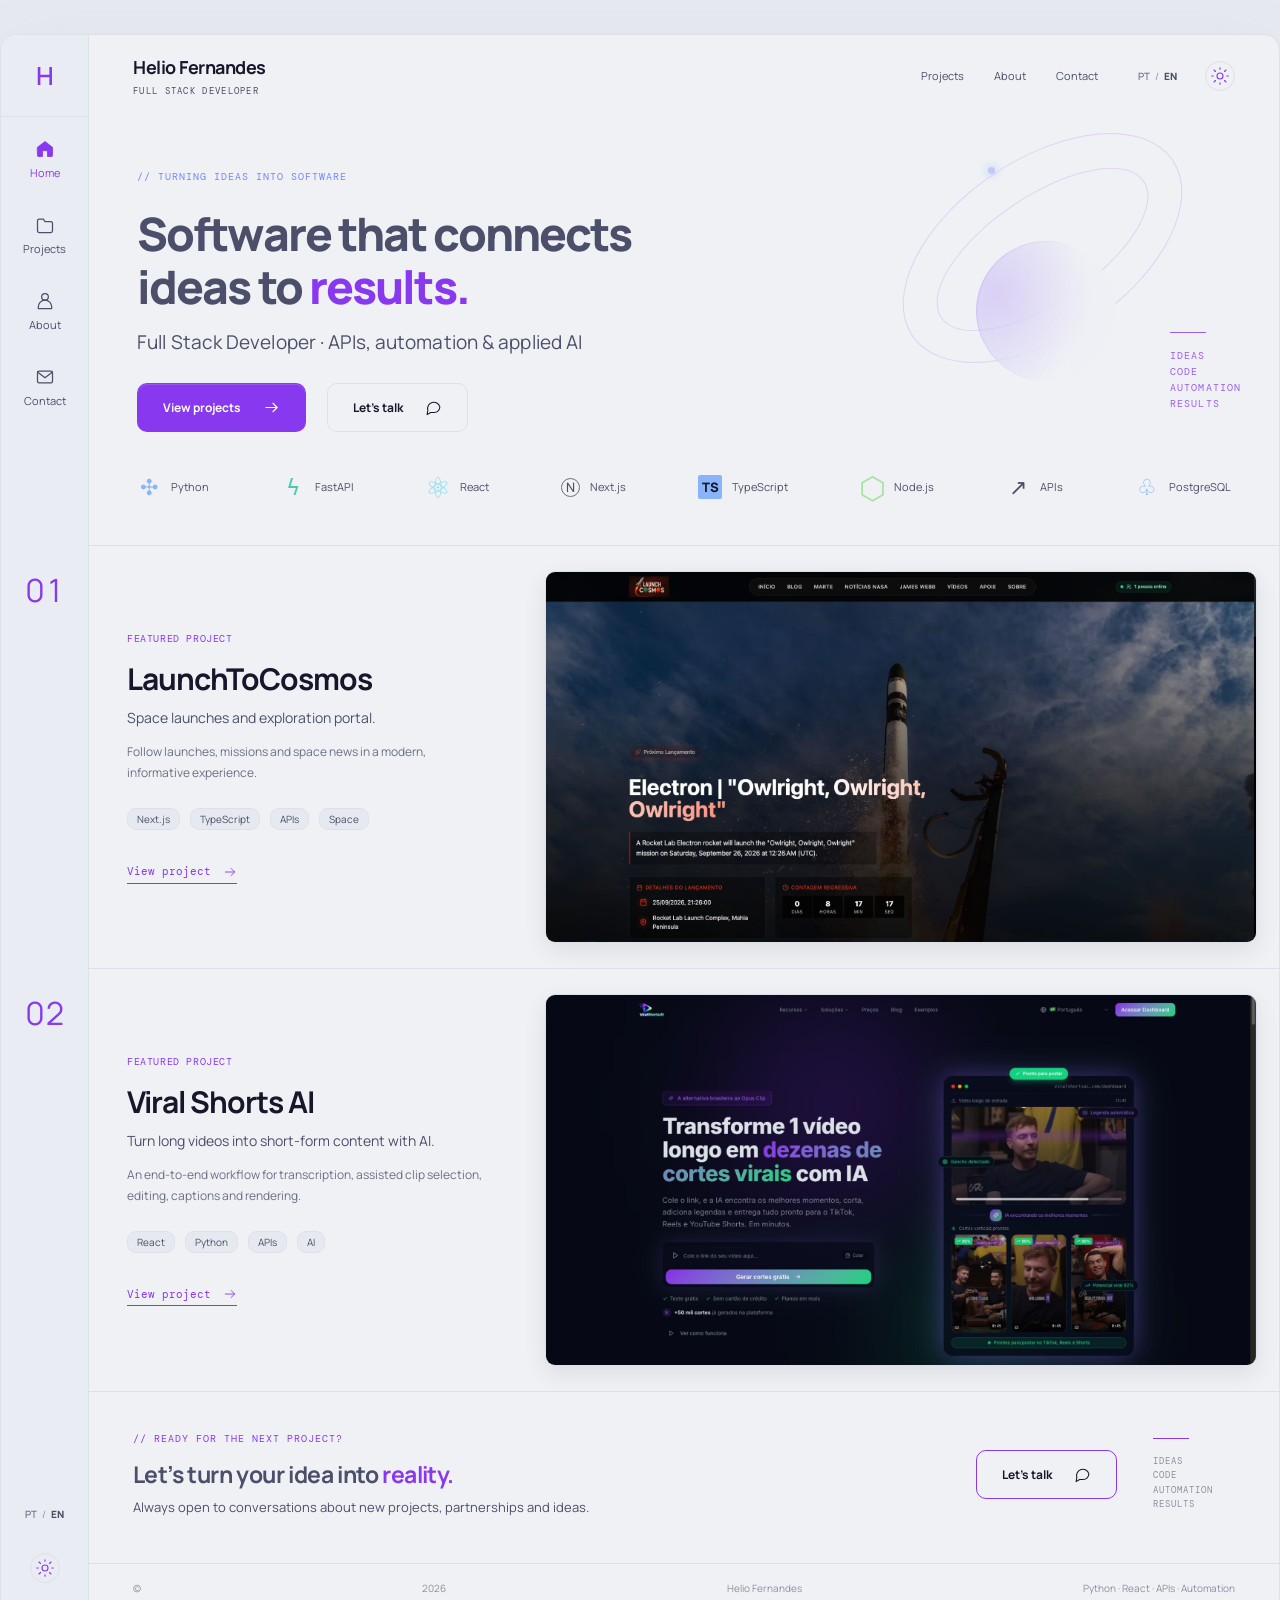
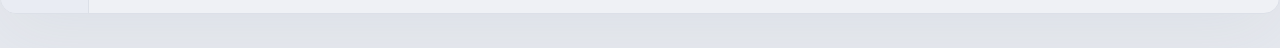
==== index.en.html @ e4494056 "Implement Studio portfolio with Catppuccin themes and bilingual content" ====
<!doctype html>
<html lang="en" data-theme="dark">
<head>
<meta charset="utf-8"/>
<meta name="viewport" content="width=device-width,initial-scale=1"/>
<meta name="color-scheme" content="dark light"/>
<title>Helio Fernandes — Full Stack Developer</title>
<meta name="description" content="Full Stack Developer · APIs, automation & applied AI. LaunchToCosmos · Viral Shorts AI."/>
<meta property="og:title" content="Helio Fernandes — Full Stack Developer"/>
<meta property="og:description" content="Full Stack Developer · APIs, automation & applied AI"/>
<meta property="og:type" content="website"/>
<link rel="canonical" href="https://helio2323.github.io/helio-reis-portfolio/index.en.html"/>
<link rel="alternate" hreflang="pt-BR" href="https://helio2323.github.io/helio-reis-portfolio/"/>
<link rel="alternate" hreflang="en" href="https://helio2323.github.io/helio-reis-portfolio/index.en.html"/>
<script>try{let theme=localStorage.getItem('portfolio-theme');document.documentElement.dataset.theme=theme||(matchMedia('(prefers-color-scheme: light)').matches?'light':'dark');let lang=localStorage.getItem('portfolio-language')||(navigator.language.toLowerCase().startsWith('pt')?'pt':'en');if(lang!=='en')location.replace((lang==='en'?'index.en.html':'./')+location.search+location.hash)}catch(e){}</script>
<link rel="preconnect" href="https://fonts.googleapis.com"/>
<link rel="preconnect" href="https://fonts.gstatic.com" crossorigin/>
<link href="https://fonts.googleapis.com/css2?family=DM+Mono:wght@400;500&family=Manrope:wght@400;500;600;700;800&display=swap" rel="stylesheet"/>
<link rel="stylesheet" href="styles.css"/>
<script src="studio.js" defer>
</script>
</head>
<body>
<a class="skip-link" href="#conteudo">Skip to content</a>
<div class="studio">
<aside class="rail" aria-label="Projects">
<a class="monogram" href="#inicio" aria-label="Helio Fernandes">H</a>
<nav>
<a href="#inicio" class="rail-link active">
<svg viewBox="0 0 24 24" fill="none" stroke="currentColor" stroke-width="1.5" stroke-linecap="round" stroke-linejoin="round" aria-hidden="true">
<path d="m3 10 9-7 9 7v10a1 1 0 0 1-1 1h-5v-7H9v7H4a1 1 0 0 1-1-1Z"/>
</svg>
<span>Home</span>
</a>
<a href="#projetos" class="rail-link ">
<svg viewBox="0 0 24 24" fill="none" stroke="currentColor" stroke-width="1.5" stroke-linecap="round" stroke-linejoin="round" aria-hidden="true">
<path d="M3 7a2 2 0 0 1 2-2h5l2 3h7a2 2 0 0 1 2 2v9a2 2 0 0 1-2 2H5a2 2 0 0 1-2-2Z"/>
</svg>
<span>Projects</span>
</a>
<a href="#sobre" class="rail-link ">
<svg viewBox="0 0 24 24" fill="none" stroke="currentColor" stroke-width="1.5" stroke-linecap="round" stroke-linejoin="round" aria-hidden="true">
<circle cx="12" cy="7" r="4"/>
<path d="M4 21v-2a8 8 0 0 1 16 0v2Z"/>
</svg>
<span>About</span>
</a>
<a href="#contato" class="rail-link ">
<svg viewBox="0 0 24 24" fill="none" stroke="currentColor" stroke-width="1.5" stroke-linecap="round" stroke-linejoin="round" aria-hidden="true">
<rect x="3" y="5" width="18" height="14" rx="2"/>
<path d="m3 6 9 7 9-7"/>
</svg>
<span>Contact</span>
</a>
</nav>
<div class="rail-bottom">
<div class="languages" aria-label="Language">
<a href="./" data-language="pt" >PT</a>
<span>/</span>
<a href="index.en.html" data-language="en" aria-current="page">EN</a>
</div>
<button class="theme-toggle" type="button" aria-label="Switch color theme" title="Switch color theme">
<span class="moon">
<svg viewBox="0 0 24 24" fill="none" stroke="currentColor" stroke-width="1.5" stroke-linecap="round" stroke-linejoin="round" aria-hidden="true">
<path d="M20.8 14A9 9 0 0 1 10 3.2 9 9 0 1 0 20.8 14Z"/>
</svg>
</span>
<span class="sun">
<svg viewBox="0 0 24 24" fill="none" stroke="currentColor" stroke-width="1.5" stroke-linecap="round" stroke-linejoin="round" aria-hidden="true">
<circle cx="12" cy="12" r="4"/>
<path d="M12 1v2m0 18v2M1 12h2m18 0h2M4 4l2 2m12 12 2 2M4 20l2-2M18 6l2-2"/>
</svg>
</span>
</button>
</div>
</aside>
<div class="canvas">
<header id="inicio">
<a class="identity" href="#inicio">
<strong>Helio Fernandes</strong>
<span>FULL STACK DEVELOPER</span>
</a>
<nav class="top-nav" aria-label="Menu">
<a href="#projetos">Projects</a>
<a href="#sobre">About</a>
<a href="#contato">Contact</a>
</nav>
<div class="header-tools">
<div class="languages" aria-label="Language">
<a href="./" data-language="pt" >PT</a>
<span>/</span>
<a href="index.en.html" data-language="en" aria-current="page">EN</a>
</div>
<button class="theme-toggle" type="button" aria-label="Switch color theme" title="Switch color theme">
<span class="moon">
<svg viewBox="0 0 24 24" fill="none" stroke="currentColor" stroke-width="1.5" stroke-linecap="round" stroke-linejoin="round" aria-hidden="true">
<path d="M20.8 14A9 9 0 0 1 10 3.2 9 9 0 1 0 20.8 14Z"/>
</svg>
</span>
<span class="sun">
<svg viewBox="0 0 24 24" fill="none" stroke="currentColor" stroke-width="1.5" stroke-linecap="round" stroke-linejoin="round" aria-hidden="true">
<circle cx="12" cy="12" r="4"/>
<path d="M12 1v2m0 18v2M1 12h2m18 0h2M4 4l2 2m12 12 2 2M4 20l2-2M18 6l2-2"/>
</svg>
</span>
</button>
</div>
</header>
<main id="conteudo">
<section class="hero" aria-labelledby="hero-title">
<div class="hero-copy">
<p class="eyebrow">// TURNING IDEAS INTO SOFTWARE</p>
<h1 id="hero-title">Software that connects<br>ideas to <span>results.</span>
</h1>
<p class="intro">Full Stack Developer · APIs, automation & applied AI</p>
<div class="actions">
<a class="button primary" href="#projetos">View projects<svg viewBox="0 0 24 24" fill="none" stroke="currentColor" stroke-width="1.5" stroke-linecap="round" stroke-linejoin="round" aria-hidden="true">
<path d="M4 12h16m-6-6 6 6-6 6"/>
</svg>
</a>
<a class="button secondary" href="mailto:helio_lima@outlook.com.br">Let’s talk<svg viewBox="0 0 24 24" fill="none" stroke="currentColor" stroke-width="1.5" stroke-linecap="round" stroke-linejoin="round" aria-hidden="true">
<path d="M21 11a8 8 0 0 1-8 8H8l-5 3 1-6a8 8 0 1 1 17-5Z"/>
</svg>
</a>
</div>
</div>
<div class="orbit-art" aria-hidden="true">
<div class="orbit orbit-one">
</div>
<div class="orbit orbit-two">
</div>
<div class="planet">
</div>
<i class="satellite">
</i>
<p class="orbit-words">IDEAS<br>CODE<br>AUTOMATION<br>RESULTS</p>
</div>
<div class="stack" aria-label="Technologies">
<span>
<b class="tech-icon python">✣</b>Python</span>
<span>
<b class="tech-icon fastapi">ϟ</b>FastAPI</span>
<span>
<b class="tech-icon react">⚛</b>React</span>
<span>
<b class="tech-icon next">N</b>Next.js</span>
<span>
<b class="tech-icon typescript">TS</b>TypeScript</span>
<span>
<b class="tech-icon node">⬡</b>Node.js</span>
<span>
<b class="tech-icon api">↗</b>APIs</span>
<span>
<b class="tech-icon postgres">♧</b>PostgreSQL</span>
</div>
</section>
<section id="projetos" aria-label="Projects">
<article class="project-row">
<div class="project-number" aria-hidden="true">01</div>
<div class="project-copy">
<p class="eyebrow">FEATURED PROJECT</p>
<h2>LaunchToCosmos</h2>
<p class="project-subtitle">Space launches and exploration portal.</p>
<p class="project-description">Follow launches, missions and space news in a modern, informative experience.</p>
<ul class="tags">
<li>Next.js</li>
<li>TypeScript</li>
<li>APIs</li>
<li>Space</li>
</ul>
<a class="project-link" href="https://launchtocosmos.com.br" target="_blank" rel="noopener noreferrer">View project <svg viewBox="0 0 24 24" fill="none" stroke="currentColor" stroke-width="1.5" stroke-linecap="round" stroke-linejoin="round" aria-hidden="true">
<path d="M4 12h16m-6-6 6 6-6 6"/>
</svg>
</a>
</div>
<a class="project-preview" href="https://launchtocosmos.com.br" target="_blank" rel="noopener noreferrer" aria-label="View project: LaunchToCosmos">
<img src="assets/preview-launchtocosmos.png" alt="LaunchToCosmos — Space launches and exploration portal." width="1920" height="1195" loading="lazy"/>
</a>
</article>
<article class="project-row">
<div class="project-number" aria-hidden="true">02</div>
<div class="project-copy">
<p class="eyebrow">FEATURED PROJECT</p>
<h2>Viral Shorts AI</h2>
<p class="project-subtitle">Turn long videos into short-form content with AI.</p>
<p class="project-description">An end-to-end workflow for transcription, assisted clip selection, editing, captions and rendering.</p>
<ul class="tags">
<li>React</li>
<li>Python</li>
<li>APIs</li>
<li>AI</li>
</ul>
<a class="project-link" href="https://viralshortsai.com.br" target="_blank" rel="noopener noreferrer">View project <svg viewBox="0 0 24 24" fill="none" stroke="currentColor" stroke-width="1.5" stroke-linecap="round" stroke-linejoin="round" aria-hidden="true">
<path d="M4 12h16m-6-6 6 6-6 6"/>
</svg>
</a>
</div>
<a class="project-preview" href="https://viralshortsai.com.br" target="_blank" rel="noopener noreferrer" aria-label="View project: Viral Shorts AI">
<img src="assets/preview-viralshorts.png" alt="Viral Shorts AI — Turn long videos into short-form content with AI." width="1920" height="1195" loading="lazy"/>
</a>
</article>
</section>
<section class="contact-section" id="contato">
<div>
<p class="eyebrow">// READY FOR THE NEXT PROJECT?</p>
<h2>Let’s turn your idea into <span>reality.</span>
</h2>
<p>Always open to conversations about new projects, partnerships and ideas.</p>
</div>
<a class="button secondary" href="mailto:helio_lima@outlook.com.br">Let’s talk<svg viewBox="0 0 24 24" fill="none" stroke="currentColor" stroke-width="1.5" stroke-linecap="round" stroke-linejoin="round" aria-hidden="true">
<path d="M21 11a8 8 0 0 1-8 8H8l-5 3 1-6a8 8 0 1 1 17-5Z"/>
</svg>
</a>
<p class="contact-words" aria-hidden="true">IDEAS<br>CODE<br>AUTOMATION<br>RESULTS</p>
</section>
<section class="about-section" id="sobre">
<p class="eyebrow">// ABOUT</p>
<h2>From a business need to working software.</h2>
<p>Full Stack Developer at HR Solutions since 2019, building web applications, internal systems, dashboards and integrations. My main projects are LaunchToCosmos and Viral Shorts AI.</p>
<p>Degree in Internet Systems · Estácio · 2024</p>
<div class="about-links">
<a href="https://github.com/helio2323" target="_blank" rel="noopener noreferrer">GitHub ↗</a>
<a href="https://www.linkedin.com/in/helio-fernandes-9861aa298/" target="_blank" rel="noopener noreferrer">LinkedIn ↗</a>
<a href="mailto:helio_lima@outlook.com.br">E-mail ↗</a>
</div>
</section>
</main>
<footer>© <span id="year">2026</span> Helio Fernandes <span>Python · React · APIs · Automation</span>
</footer>
</div>
</div>
</body>
</html>
---- styles.css ----
:root{color-scheme:dark;--base:#1e1e2e;--mantle:#181825;--panel:#20202f;--rail:#252535;--text:#cdd6f4;--heading:#eef0fc;--muted:#a6adc8;--subtle:#7f849c;--line:#313244;--accent:#cba6f7;--accent-strong:#9874f5;--button-text:#fff;--tag:#262637;--shadow:0 20px 70px #11111b38}
html[data-theme=light]{color-scheme:light;--base:#eff1f5;--mantle:#e6e9ef;--panel:#eff1f5;--rail:#e9ecf3;--text:#4c4f69;--heading:#17172c;--muted:#6c6f85;--subtle:#8c8fa1;--line:#dce0e8;--accent:#8839ef;--accent-strong:#8839ef;--button-text:#fff;--tag:#e6e9ef;--shadow:0 20px 70px #9ca0b01c}
*{box-sizing:border-box}
html{scroll-behavior:smooth;scroll-padding-top:30px}
body{margin:0;background:var(--mantle);color:var(--text);font-family:Manrope,Arial,sans-serif;font-size:14px;line-height:1.65;-webkit-font-smoothing:antialiased}
a{color:inherit;text-decoration:none}
button{font:inherit}
svg{width:20px;height:20px;flex-shrink:0}
a,button{-webkit-tap-highlight-color:transparent}
a:focus-visible,button:focus-visible{outline:2px solid var(--accent);outline-offset:5px}
a:hover{color:var(--accent)}
.studio{max-width:1420px;margin:34px auto;display:grid;grid-template-columns:88px minmax(0,1fr);border:1px solid var(--line);border-radius:16px;overflow:clip;background:var(--base);box-shadow:var(--shadow)}
.rail{background:var(--rail);border-right:1px solid var(--line);display:flex;flex-direction:column;align-items:center;position:relative}
.monogram{height:82px;width:100%;display:grid;place-items:center;font-size:25px;font-weight:600;color:var(--accent);border-bottom:1px solid var(--line)}
.rail nav{width:100%;position:sticky;top:20px;padding:16px 0;display:grid;gap:21px}
.rail-link{display:flex;flex-direction:column;align-items:center;gap:5px;font-size:11px;padding:6px 0}
.rail-link.active{color:var(--accent)}
.rail-link.active svg{fill:var(--accent);stroke-width:1}
.rail-bottom{margin-top:auto;padding:30px 0;display:grid;justify-items:center;gap:30px}
.languages{display:flex;align-items:center;gap:5px;font-size:10px;white-space:nowrap}
.languages [aria-current]{font-weight:800}
.languages span{color:var(--subtle)}
.theme-toggle{border:1px solid var(--line);background:transparent;color:var(--accent);width:30px;height:30px;border-radius:50%;display:grid;place-items:center;cursor:pointer;padding:5px}
.theme-toggle svg{width:18px;height:18px}
.sun{display:none}
html[data-theme=light] .sun{display:flex}
html[data-theme=light] .moon{display:none}
.moon{display:flex}
.canvas{min-width:0}
header{height:82px;display:flex;align-items:center;padding:0 44px;gap:40px}
.identity{line-height:1.4}
.identity strong{display:block;font-size:18px;letter-spacing:-.5px;color:var(--heading)}
.identity>span{font-family:'DM Mono',monospace;display:block;font-size:9px;letter-spacing:1.3px;margin-top:5px}
.top-nav{margin-left:auto;display:flex;gap:30px;font-size:11px}
.header-tools{display:flex;gap:28px;align-items:center}
.hero{position:relative;padding:52px 48px 46px;isolation:isolate}
.hero-copy{position:relative;z-index:2}
.eyebrow{font-family:'DM Mono',monospace;font-size:10px;font-weight:400;letter-spacing:1px;line-height:1.5;color:var(--accent);margin:0 0 24px}
.hero .eyebrow{color:#89b4fa}
html[data-theme=light] .hero .eyebrow{color:#7287fd}
h1{font-size:clamp(35px,3.6vw,58px);line-height:1.14;letter-spacing:-1.9px;font-weight:800;margin:0 0 14px;max-width:780px}
h1 span,.contact-section h2 span{color:var(--accent)}
.intro{font-size:19px;margin:0 0 25px;letter-spacing:.1px}
.actions{display:flex;gap:21px}
.button{display:inline-flex;align-items:center;justify-content:center;gap:22px;min-height:49px;padding:12px 25px;border:1px solid var(--line);border-radius:10px;font-size:12px;font-weight:700;transition:background .15s,transform .15s}
.button svg{width:17px;height:17px}
.button:hover{transform:translateY(-2px)}
.primary{color:var(--button-text);background:var(--accent-strong);border-color:transparent;box-shadow:inset 0 1px 0 #ffffff24}
.primary:hover{color:white;filter:brightness(1.08)}
.secondary{color:var(--heading);background:transparent}
.secondary:hover{border-color:var(--accent)}
.stack{display:flex;justify-content:space-between;align-items:center;gap:18px;margin-top:43px;position:relative;z-index:2}
.stack>span{display:flex;align-items:center;gap:10px;white-space:nowrap;font-size:11px}
.tech-icon{font-size:22px;line-height:1;font-weight:500;color:#89b4fa;display:inline-flex;align-items:center;justify-content:center;width:24px;height:24px}
.fastapi{color:#4ac6b3}
.react{color:#89dceb;font-size:29px}
.next{color:var(--text);border:1px solid var(--muted);border-radius:50%;font-size:13px;width:19px;height:19px}
.typescript{background:#89b4fa;color:#181825;font-size:13px;font-weight:800;border-radius:2px}
.node{color:#a6e3a1;font-size:31px}
.api{color:var(--text)}
.orbit-art{position:absolute;right:38px;top:20px;width:360px;height:300px;z-index:0;opacity:.8;pointer-events:none}
.orbit{position:absolute;border:1px solid #b4befe75;transform:rotate(-34deg);border-radius:50%}
.orbit-one{width:315px;height:178px;top:22px;left:4px}
.orbit-two{width:245px;height:107px;top:59px;left:39px}
.planet{position:absolute;top:104px;left:95px;width:140px;height:140px;border-radius:50%;background:radial-gradient(circle at 26% 24%,#b4befe69,transparent 48%),linear-gradient(125deg,#b4befe34 5%,#1e1e2e 55%);box-shadow:inset 1px 1px 0 #b4befe99,inset 7px 7px 20px #b4befe12;transform:rotate(-28deg)}
.satellite{position:absolute;width:7px;height:7px;background:#b4befe;border-radius:50%;left:107px;top:30px;box-shadow:0 0 10px #89b4fa}
.orbit-words{position:absolute;right:0;bottom:15px;font:10px/1.6 'DM Mono',monospace;letter-spacing:1.1px;color:var(--accent)}
.orbit-words:before,.contact-words:before{content:'';display:block;width:36px;height:1px;background:var(--accent);margin-bottom:15px}
html[data-theme=light] .planet{background:radial-gradient(circle at 25% 24%,#8839ef30,transparent 65%),linear-gradient(125deg,#b4befe40,#eff1f5 65%);box-shadow:inset 1px 1px 0 #8839ef24}
html[data-theme=light] .orbit{border-color:#8839ef35}
.project-row{position:relative;display:grid;grid-template-columns:37% 63%;gap:0;padding:25px 22px 25px 38px;border-top:1px solid var(--line);align-items:center}
.project-number{position:absolute;left:-88px;width:88px;text-align:center;top:20px;font-size:32px;font-weight:400;color:var(--subtle);line-height:1.5;font-variant-numeric:tabular-nums}
html[data-theme=light] .project-number{color:var(--accent)}
.project-copy{padding-right:28px}
.project-copy .eyebrow{font-size:10px;margin-bottom:14px;letter-spacing:.6px}
.project-copy h2{font-size:30px;line-height:1.25;color:var(--heading);letter-spacing:-1px;margin:0 0 9px}
.project-subtitle{font-size:14px;margin:0 0 12px}
.project-description{font-size:12px;color:var(--muted);line-height:1.75;margin:0 0 25px;max-width:360px}
.tags{list-style:none;display:flex;gap:10px;flex-wrap:wrap;padding:0;margin:0 0 28px}
.tags li{font-size:10px;border:1px solid var(--line);background:var(--tag);padding:2px 9px;border-radius:9px;line-height:1.6}
.project-link{display:inline-flex;align-items:center;gap:12px;font-family:'DM Mono',monospace;font-size:11px;color:var(--accent);border-bottom:1px solid var(--accent);padding-bottom:2px}
.project-link svg{width:14px;height:14px}
.project-preview{display:block;border:1px solid var(--line);border-radius:10px;overflow:hidden;background:var(--mantle);box-shadow:0 8px 25px #11111b15}
.project-preview img{display:block;width:100%;height:auto;aspect-ratio:1.92;object-fit:cover;object-position:top;transition:transform .4s}
.project-preview:hover img{transform:scale(1.025)}
.contact-section{border-top:1px solid var(--line);padding:39px 44px 45px;display:grid;grid-template-columns:1fr auto 82px;gap:36px;align-items:center}
.contact-section .eyebrow{margin-bottom:12px}
.contact-section h2{font-size:23px;letter-spacing:-.6px;line-height:1.4;margin:0 0 7px}
.contact-section p:not(.eyebrow):not(.contact-words){font-size:13px;margin:0}
.contact-section .button{border-color:var(--accent)}
.contact-words{font:9px/1.6 'DM Mono',monospace;letter-spacing:1px;color:var(--subtle);margin:0}
.about-section{border-top:1px solid var(--line);padding:40px 44px;display:none}
.about-section:target{display:block}
.about-section h2{font-size:26px;margin:0 0 14px;color:var(--heading)}
.about-section>p:not(.eyebrow){max-width:800px;color:var(--muted)}
.about-links{display:flex;gap:30px;color:var(--accent);font-size:13px}
footer{padding:16px 44px;display:flex;justify-content:space-between;border-top:1px solid var(--line);color:var(--subtle);font-size:10px}
.skip-link{position:fixed;left:20px;top:-100px;background:var(--accent);color:var(--mantle);z-index:100;padding:10px}
.skip-link:focus{top:10px}

@media(min-width:1500px){.hero{padding-top:62px;padding-bottom:55px}
.project-row{min-height:350px}
.orbit-art{right:55px;top:35px}
.hero h1{font-size:58px}
}
@media(max-width:1150px){.studio{margin:20px;grid-template-columns:72px minmax(0,1fr)}
header{padding:0 30px;gap:24px}
.hero{padding:45px 30px 35px}
.intro{font-size:16px}
.orbit-art{right:10px;opacity:.55;transform:scale(.8);transform-origin:top right}
.stack{gap:14px;flex-wrap:wrap;justify-content:flex-start}
.stack>span{font-size:10px}
.project-copy h2{font-size:25px}
.project-number{left:-72px;width:72px;font-size:28px}
.project-row{padding-left:30px}
.contact-section{padding:35px 30px;grid-template-columns:1fr auto;gap:25px}
.contact-words{display:none}
.contact-section h2{font-size:20px}
.top-nav{gap:20px}
}
@media(max-width:800px){.studio{margin:12px;grid-template-columns:64px minmax(0,1fr);border-radius:12px}
header{padding:0 24px;height:80px}
.identity strong{font-size:16px}
.identity>span{font-size:8px}
.top-nav{display:none}
.header-tools{margin-left:auto;gap:16px}
.hero{padding:35px 24px 30px}
.hero .eyebrow{font-size:8px}
.hero h1{font-size:38px;letter-spacing:-1.3px}
.intro{font-size:14px;max-width:330px}
.orbit-art{opacity:.25;top:0;right:0}
.button{padding:11px 17px;gap:12px;font-size:11px;min-height:44px}
.actions{gap:12px}
.stack{margin-top:33px;gap:19px}
.project-row{grid-template-columns:1fr;padding:26px 24px;gap:24px}
.project-number{left:-64px;width:64px;font-size:25px}
.project-copy{padding-right:0}
.project-copy h2{font-size:28px}
.project-description{max-width:100%;margin-bottom:16px}
.tags{margin-bottom:20px}
.project-preview img{aspect-ratio:1.8}
.contact-section{grid-template-columns:1fr;padding:30px 24px;gap:20px}
.contact-section .button{justify-self:start}
.contact-section h2{font-size:22px}
.about-section{padding:30px 24px}
footer{padding:15px 24px}
footer>span:last-child{display:none}
.rail nav{gap:18px}
.rail-link{font-size:9px}
.rail-bottom{padding-bottom:25px}
.monogram{height:80px;font-size:22px}
}
@media(max-width:480px){.studio{margin:0;border:0;border-radius:0;grid-template-columns:52px minmax(0,1fr);min-height:100vh}
.hero{padding:28px 18px}
.hero h1{font-size:30px;letter-spacing:-1px}
.hero .eyebrow{font-size:7px;letter-spacing:.6px}
.intro{font-size:12px}
.actions{flex-wrap:wrap}
.button{font-size:10px;gap:10px;padding:10px 13px}
.stack{gap:17px 12px}
.stack>span{gap:6px;font-size:9px}
.tech-icon{width:19px;height:19px;font-size:19px}
.typescript{font-size:10px}
.next{font-size:11px}
header{padding:0 18px;gap:10px}
.identity strong{font-size:14px}
.identity>span{font-size:6px;letter-spacing:1px}
.header-tools>.languages{display:none}
.project-row{padding:25px 18px}
.project-number{left:-52px;width:52px;font-size:22px}
.project-copy h2{font-size:25px}
.project-subtitle{font-size:12px}
.project-description{font-size:11px}
.rail-link{font-size:8px}
.rail-link svg{width:17px;height:17px}
.contact-section,.about-section{padding:28px 18px}
.contact-section h2{font-size:20px}
.contact-section p:not(.eyebrow):not(.contact-words){font-size:11px}
.tags{gap:7px}
.tags li{font-size:9px}
.orbit-art{right:-40px;transform:scale(.6)}
}
@media(prefers-reduced-motion:reduce){html{scroll-behavior:auto}
*,*:before,*:after{transition:none!important}
}
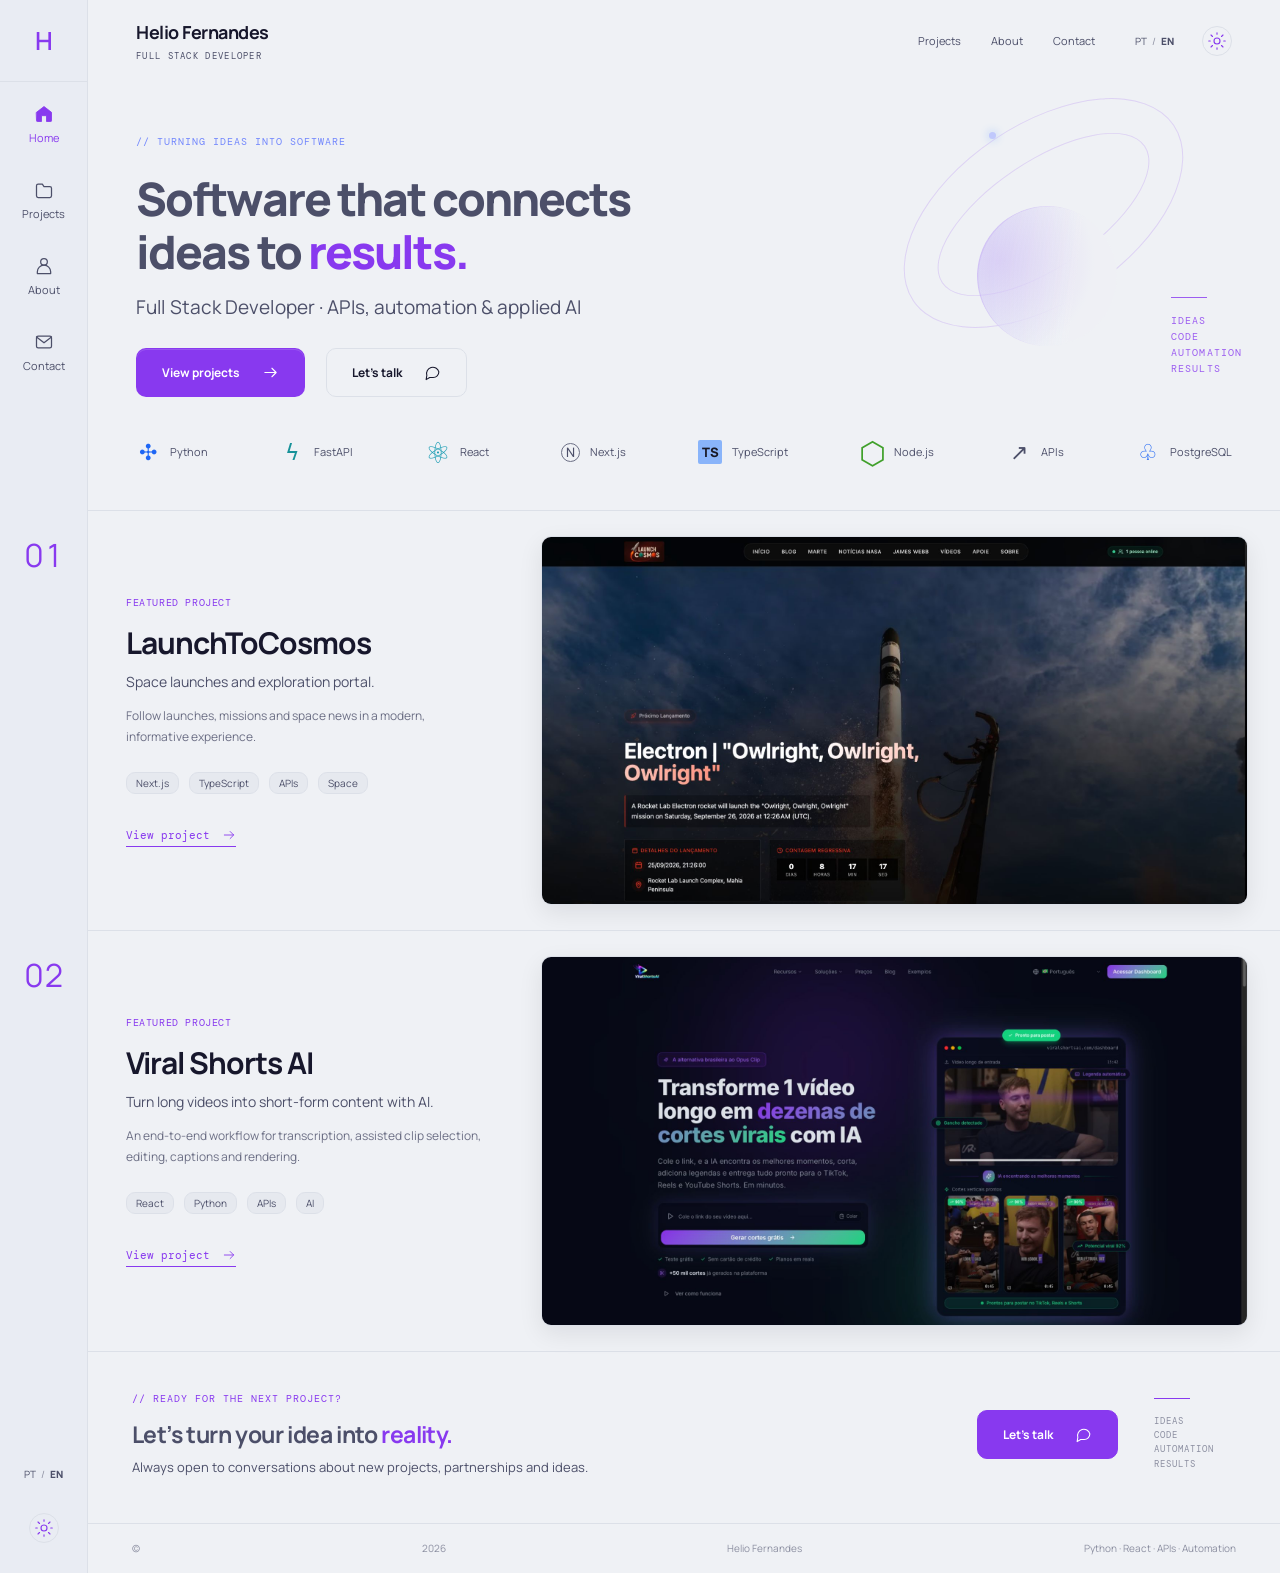
==== commit 81ec60a6: "Refresh stylesheet URL so viewport layout bypasses stale browser cache" ====
--- a/index.en.html
+++ b/index.en.html
@@ -16,7 +16,7 @@
 <link rel="preconnect" href="https://fonts.googleapis.com"/>
 <link rel="preconnect" href="https://fonts.gstatic.com" crossorigin/>
 <link href="https://fonts.googleapis.com/css2?family=DM+Mono:wght@400;500&family=Manrope:wght@400;500;600;700;800&display=swap" rel="stylesheet"/>
-<link rel="stylesheet" href="styles.css"/>
+<link rel="stylesheet" href="styles.css?v=20261015-fullwidth-2"/>
 <script src="studio.js" defer>
 </script>
 </head>
--- a/styles.css
+++ b/styles.css
@@ -184,3 +184,19 @@
 *,*:before,*:after{transition:none!important}
 }
 
+html[data-theme=light] .contact-section .button{background:var(--accent);color:#fff;border-color:var(--accent)}
+html[data-theme=light] .tech-icon.python,html[data-theme=light] .tech-icon.postgres{color:#1e66f5}
+html[data-theme=light] .tech-icon.fastapi{color:#179299}
+html[data-theme=light] .tech-icon.react{color:#209fb5}
+html[data-theme=light] .tech-icon.node{color:#40a02b}
+
+/* The Studio is the page itself, rather than a framed page inside a page. */
+body{background:var(--base)}
+.studio{width:100%;max-width:none;margin:0;min-height:100vh;border:0;border-radius:0;box-shadow:none}
+.canvas{width:100%}
+@media(min-width:1151px){
+  header{padding-inline:48px}
+  .hero{padding-inline:48px}
+  .project-row{grid-template-columns:minmax(320px,37%) minmax(0,63%);padding-right:32px}
+  .project-preview img{max-height:470px;object-fit:cover}
+}
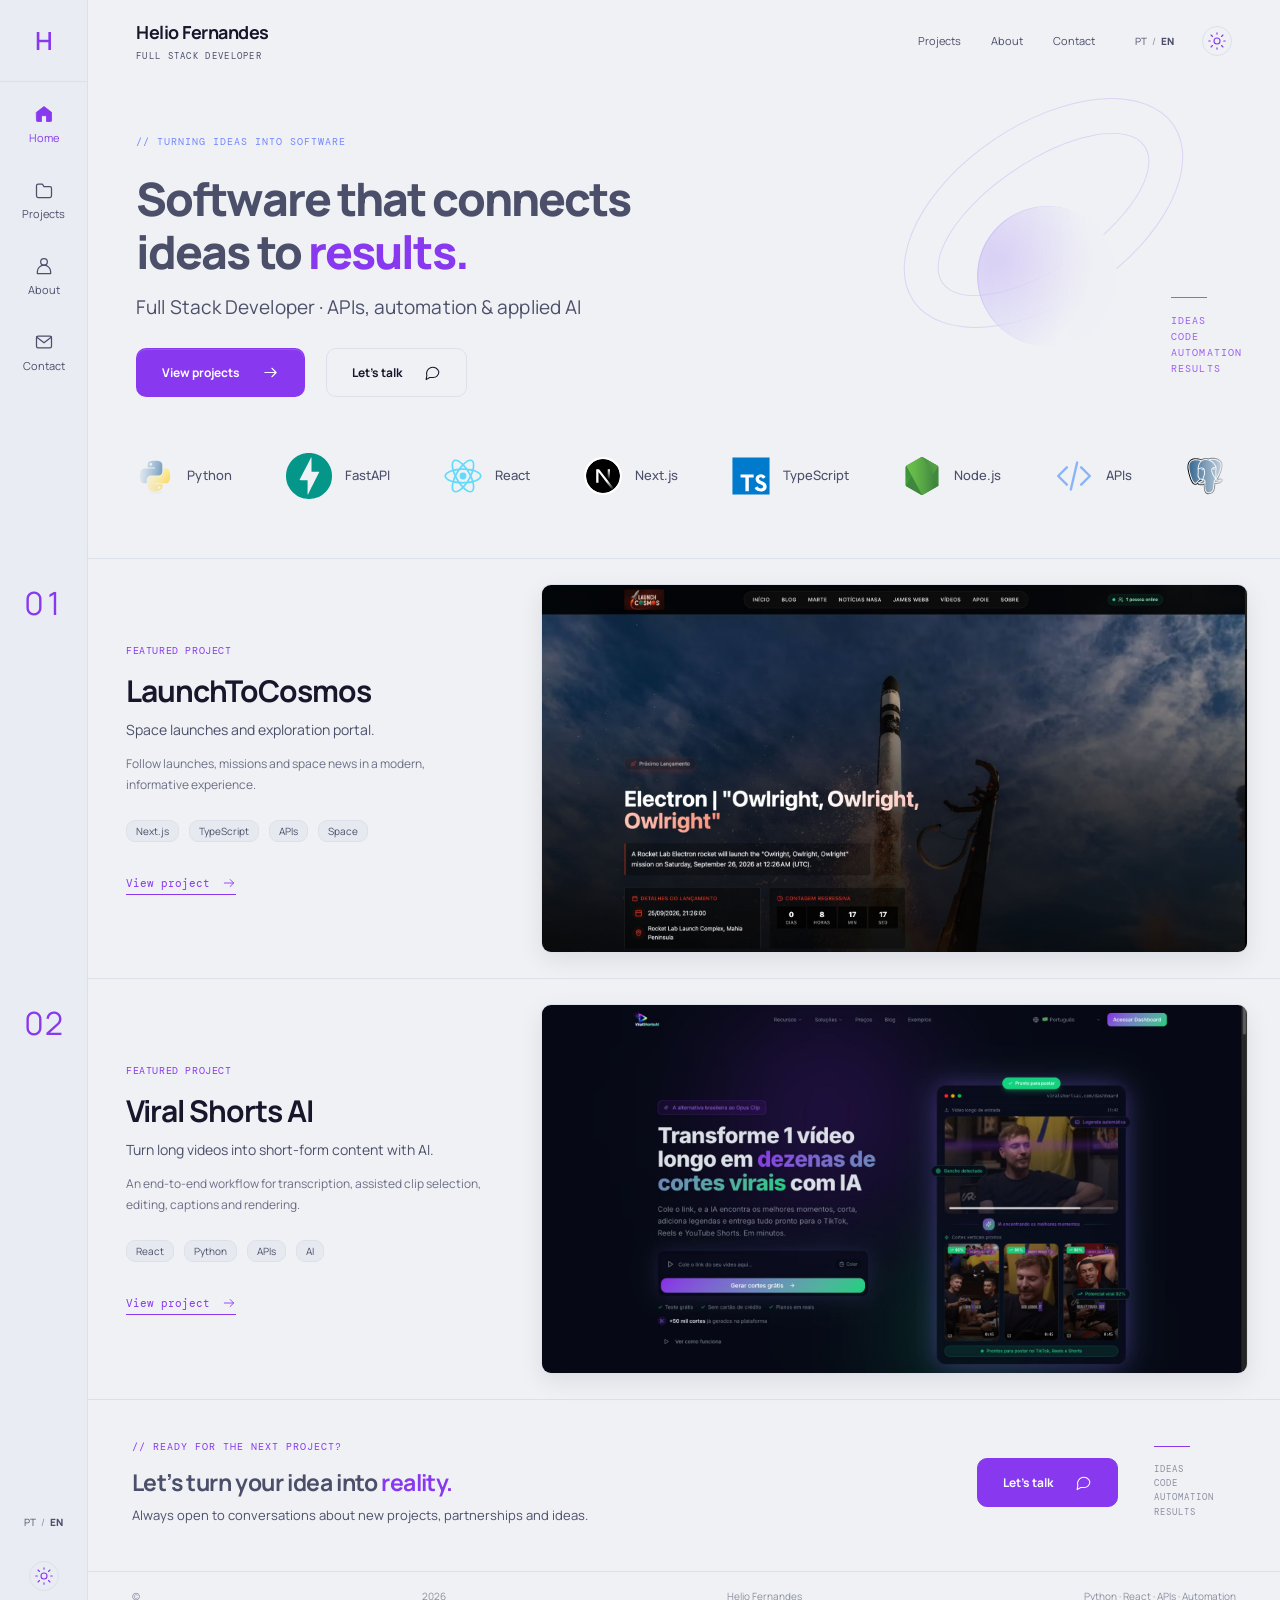
==== commit 3099a0dc: "Add technology logo carousel and animated planetary orbits" ====
--- a/index.en.html
+++ b/index.en.html
@@ -16,7 +16,7 @@
 <link rel="preconnect" href="https://fonts.googleapis.com"/>
 <link rel="preconnect" href="https://fonts.gstatic.com" crossorigin/>
 <link href="https://fonts.googleapis.com/css2?family=DM+Mono:wght@400;500&family=Manrope:wght@400;500;600;700;800&display=swap" rel="stylesheet"/>
-<link rel="stylesheet" href="styles.css?v=20261015-fullwidth-2"/>
+<link rel="stylesheet" href="styles.css?v=20261015-motion"/>
 <script src="studio.js" defer>
 </script>
 </head>
@@ -131,28 +131,10 @@
 </div>
 <div class="planet">
 </div>
-<i class="satellite">
-</i>
+<div class="moon-path moon-path-one"><i class="moon moon-one"></i></div><div class="moon-path moon-path-two"><i class="moon moon-two"></i></div>
 <p class="orbit-words">IDEAS<br>CODE<br>AUTOMATION<br>RESULTS</p>
 </div>
-<div class="stack" aria-label="Technologies">
-<span>
-<b class="tech-icon python">✣</b>Python</span>
-<span>
-<b class="tech-icon fastapi">ϟ</b>FastAPI</span>
-<span>
-<b class="tech-icon react">⚛</b>React</span>
-<span>
-<b class="tech-icon next">N</b>Next.js</span>
-<span>
-<b class="tech-icon typescript">TS</b>TypeScript</span>
-<span>
-<b class="tech-icon node">⬡</b>Node.js</span>
-<span>
-<b class="tech-icon api">↗</b>APIs</span>
-<span>
-<b class="tech-icon postgres">♧</b>PostgreSQL</span>
-</div>
+<div class="stack" aria-label="Tecnologias" tabindex="0"><div class="stack-track"><div class="stack-group"><span class="tech-item"><img class="tech-logo python" src="assets/tech/python.svg" alt="" width="40" height="40"/>Python</span><span class="tech-item"><img class="tech-logo fastapi" src="assets/tech/fastapi.svg" alt="" width="40" height="40"/>FastAPI</span><span class="tech-item"><img class="tech-logo react" src="assets/tech/react.svg" alt="" width="40" height="40"/>React</span><span class="tech-item"><img class="tech-logo nextjs" src="assets/tech/nextjs.svg" alt="" width="40" height="40"/>Next.js</span><span class="tech-item"><img class="tech-logo typescript" src="assets/tech/typescript.svg" alt="" width="40" height="40"/>TypeScript</span><span class="tech-item"><img class="tech-logo nodejs" src="assets/tech/nodejs.svg" alt="" width="40" height="40"/>Node.js</span><span class="tech-item"><img class="tech-logo api" src="assets/tech/api.svg" alt="" width="40" height="40"/>APIs</span><span class="tech-item"><img class="tech-logo postgresql" src="assets/tech/postgresql.svg" alt="" width="40" height="40"/>PostgreSQL</span></div><div class="stack-group" aria-hidden="true"><span class="tech-item"><img class="tech-logo python" src="assets/tech/python.svg" alt="" width="40" height="40"/>Python</span><span class="tech-item"><img class="tech-logo fastapi" src="assets/tech/fastapi.svg" alt="" width="40" height="40"/>FastAPI</span><span class="tech-item"><img class="tech-logo react" src="assets/tech/react.svg" alt="" width="40" height="40"/>React</span><span class="tech-item"><img class="tech-logo nextjs" src="assets/tech/nextjs.svg" alt="" width="40" height="40"/>Next.js</span><span class="tech-item"><img class="tech-logo typescript" src="assets/tech/typescript.svg" alt="" width="40" height="40"/>TypeScript</span><span class="tech-item"><img class="tech-logo nodejs" src="assets/tech/nodejs.svg" alt="" width="40" height="40"/>Node.js</span><span class="tech-item"><img class="tech-logo api" src="assets/tech/api.svg" alt="" width="40" height="40"/>APIs</span><span class="tech-item"><img class="tech-logo postgresql" src="assets/tech/postgresql.svg" alt="" width="40" height="40"/>PostgreSQL</span></div></div></div>
 </section>
 <section id="projetos" aria-label="Projects">
 <article class="project-row">
--- a/styles.css
+++ b/styles.css
@@ -200,3 +200,27 @@
   .project-row{grid-template-columns:minmax(320px,37%) minmax(0,63%);padding-right:32px}
   .project-preview img{max-height:470px;object-fit:cover}
 }
+
+/* Seamless technology ribbon: each repeated group has identical dimensions. */
+.stack{display:block;overflow:hidden;max-width:100%;padding:12px 0;mask-image:linear-gradient(to right,transparent,#000 4%,#000 96%,transparent)}
+.stack-track{display:flex;width:max-content;animation:technology-scroll 34s linear infinite;will-change:transform}
+.stack-group{display:flex;align-items:center;gap:54px;padding-right:54px;flex-shrink:0}
+.tech-item{display:flex;align-items:center;gap:13px;white-space:nowrap;font-size:13px;font-weight:500;min-height:48px}
+.tech-logo{display:block;width:38px;height:38px;object-fit:contain;flex-shrink:0;background:none;border:0;border-radius:0}
+.tech-logo.fastapi{width:46px;height:46px}
+.tech-logo.nextjs{background:#fff;border-radius:50%;padding:2px}
+.stack:hover .stack-track,.stack:focus .stack-track{animation-play-state:paused}
+@keyframes technology-scroll{to{transform:translateX(-50%)}}
+/* Satellites travel along the same ellipses as the illustrated orbital rings. */
+.orbit-art{isolation:isolate}
+.planet{animation:planet-breathe 9s ease-in-out infinite}
+.moon-path{position:absolute;transform:rotate(-34deg);z-index:2}
+.moon-path-one{width:315px;height:178px;top:22px;left:4px}
+.moon-path-two{width:245px;height:107px;top:59px;left:39px}
+.moon{position:absolute;left:0;top:0;display:block;border-radius:50%;offset-rotate:0deg;animation:moon-orbit 18s linear infinite;box-shadow:0 0 15px #89b4fa70}
+.moon-one{width:12px;height:12px;background:radial-gradient(circle at 30% 25%,#eff1f5,#89b4fa 45%,#45475a);offset-path:ellipse(157.5px 89px at 157.5px 89px)}
+.moon-two{width:8px;height:8px;background:radial-gradient(circle at 30% 25%,#fff,#cba6f7 50%,#6c4d9e);offset-path:ellipse(122.5px 53.5px at 122.5px 53.5px);animation-duration:12s;animation-direction:reverse;animation-delay:-5s}
+@keyframes moon-orbit{to{offset-distance:100%}}
+@keyframes planet-breathe{0%,100%{transform:rotate(-28deg) translateY(0)}50%{transform:rotate(-24deg) translateY(-7px)}}
+@media(max-width:800px){.stack-group{gap:34px;padding-right:34px}.tech-logo{width:32px;height:32px}.tech-logo.fastapi{width:40px;height:40px}.tech-item{font-size:12px}}
+@media(prefers-reduced-motion:reduce){.stack-track,.planet,.moon{animation:none}.moon-one{offset-distance:25%}.moon-two{offset-distance:65%}.stack{overflow:auto;mask-image:none}.stack-group[aria-hidden]{display:none}}
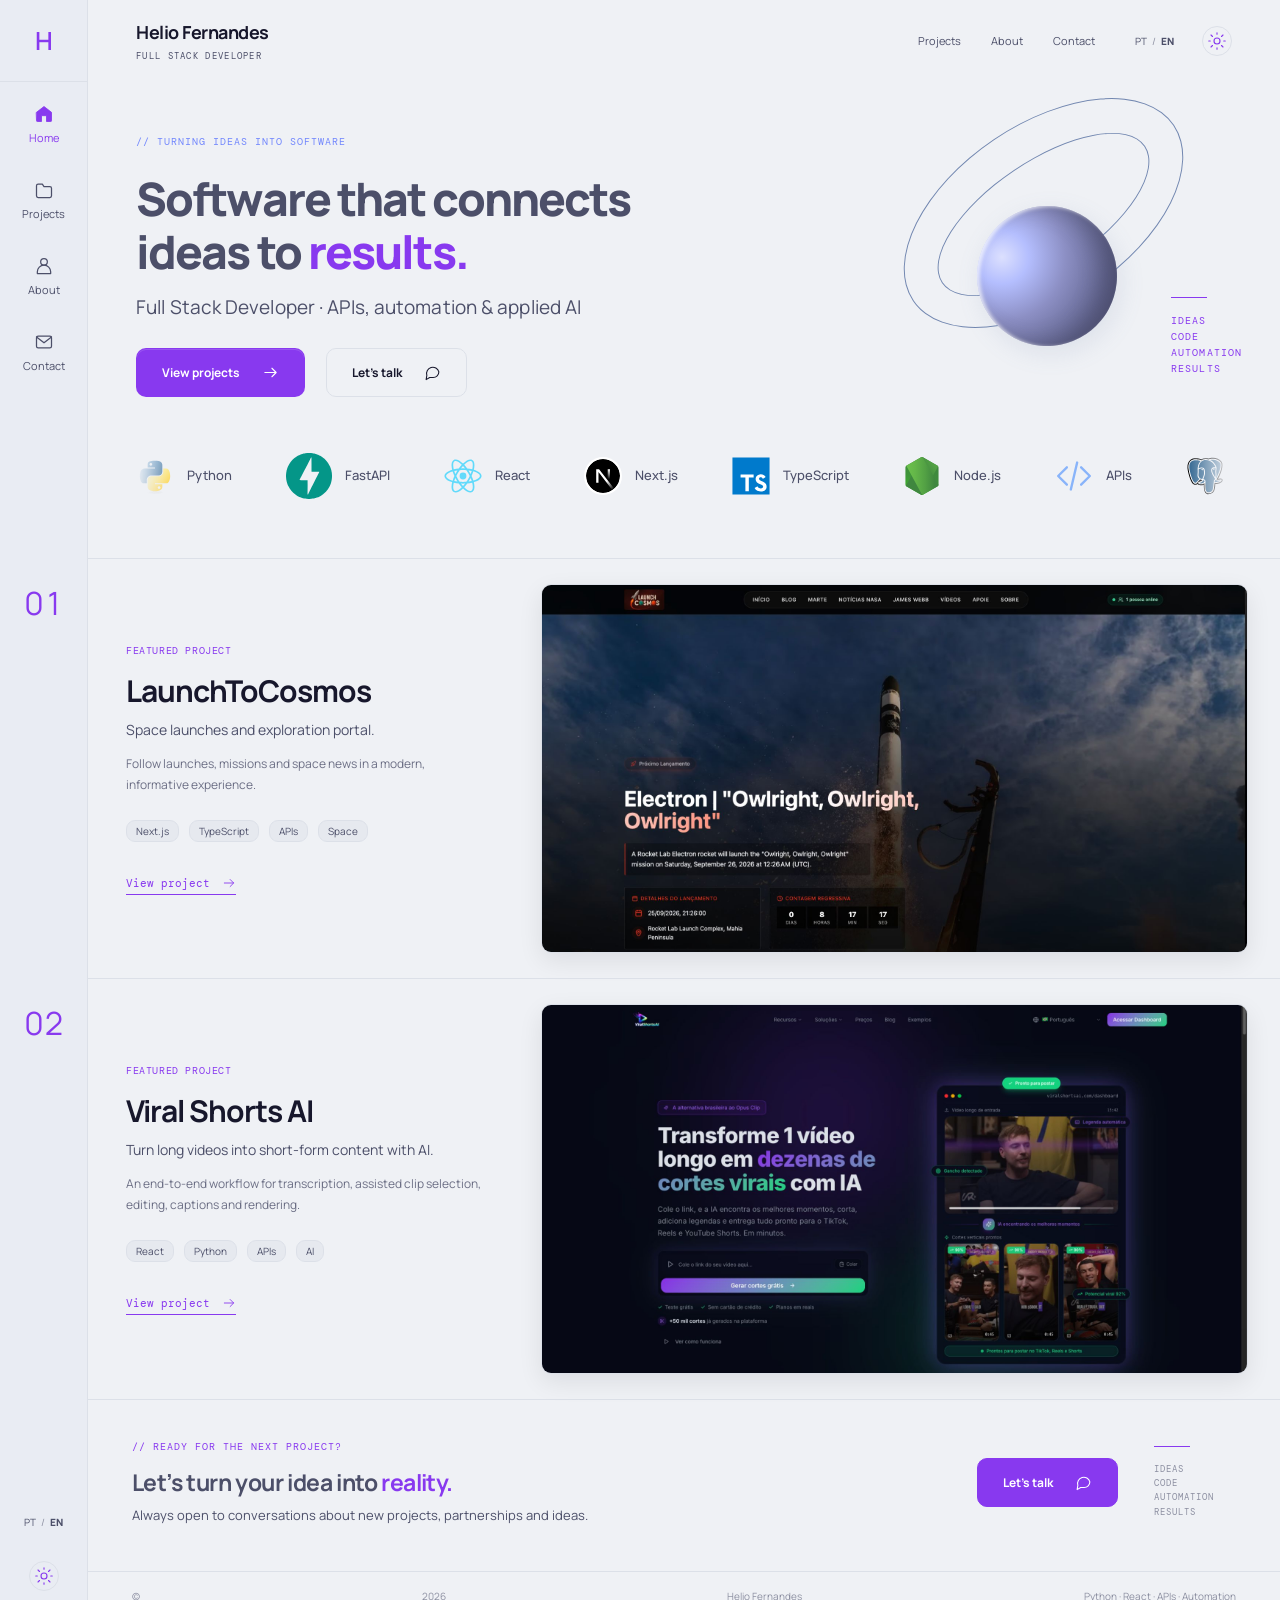
==== commit a543f45a: "Improve light theme planet and orbital contrast" ====
--- a/index.en.html
+++ b/index.en.html
@@ -16,7 +16,7 @@
 <link rel="preconnect" href="https://fonts.googleapis.com"/>
 <link rel="preconnect" href="https://fonts.gstatic.com" crossorigin/>
 <link href="https://fonts.googleapis.com/css2?family=DM+Mono:wght@400;500&family=Manrope:wght@400;500;600;700;800&display=swap" rel="stylesheet"/>
-<link rel="stylesheet" href="styles.css?v=20261015-motion"/>
+<link rel="stylesheet" href="styles.css?v=20261015-motion-light"/>
 <script src="studio.js" defer>
 </script>
 </head>
--- a/styles.css
+++ b/styles.css
@@ -224,3 +224,11 @@
 @keyframes planet-breathe{0%,100%{transform:rotate(-28deg) translateY(0)}50%{transform:rotate(-24deg) translateY(-7px)}}
 @media(max-width:800px){.stack-group{gap:34px;padding-right:34px}.tech-logo{width:32px;height:32px}.tech-logo.fastapi{width:40px;height:40px}.tech-item{font-size:12px}}
 @media(prefers-reduced-motion:reduce){.stack-track,.planet,.moon{animation:none}.moon-one{offset-distance:25%}.moon-two{offset-distance:65%}.stack{overflow:auto;mask-image:none}.stack-group[aria-hidden]{display:none}}
+
+/* Keep the orbital illustration legible against Catppuccin Latte. */
+html[data-theme=light] .orbit-art{opacity:1}
+html[data-theme=light] .orbit{border-color:#7287b0; border-width:1.5px}
+html[data-theme=light] .planet{background:radial-gradient(circle at 28% 23%,#dce0fe 0%,#b4befe 18%,#8c8fc4 43%,#62658f 72%,#454765 100%);box-shadow:inset 2px 2px 4px #ffffffb3,inset -12px -8px 22px #35364f55,0 8px 24px #7287b026}
+html[data-theme=light] .moon-one{width:16px;height:16px;background:radial-gradient(circle at 28% 25%,#c8e5ff,#1e66f5 48%,#163b82 100%);box-shadow:0 0 0 2px #eff1f5,0 2px 8px #1e66f550}
+html[data-theme=light] .moon-two{width:12px;height:12px;background:radial-gradient(circle at 28% 25%,#e9c6ff,#8839ef 48%,#522194 100%);box-shadow:0 0 0 2px #eff1f5,0 2px 8px #8839ef50}
+@media(max-width:800px){html[data-theme=light] .orbit-art{opacity:.7}}
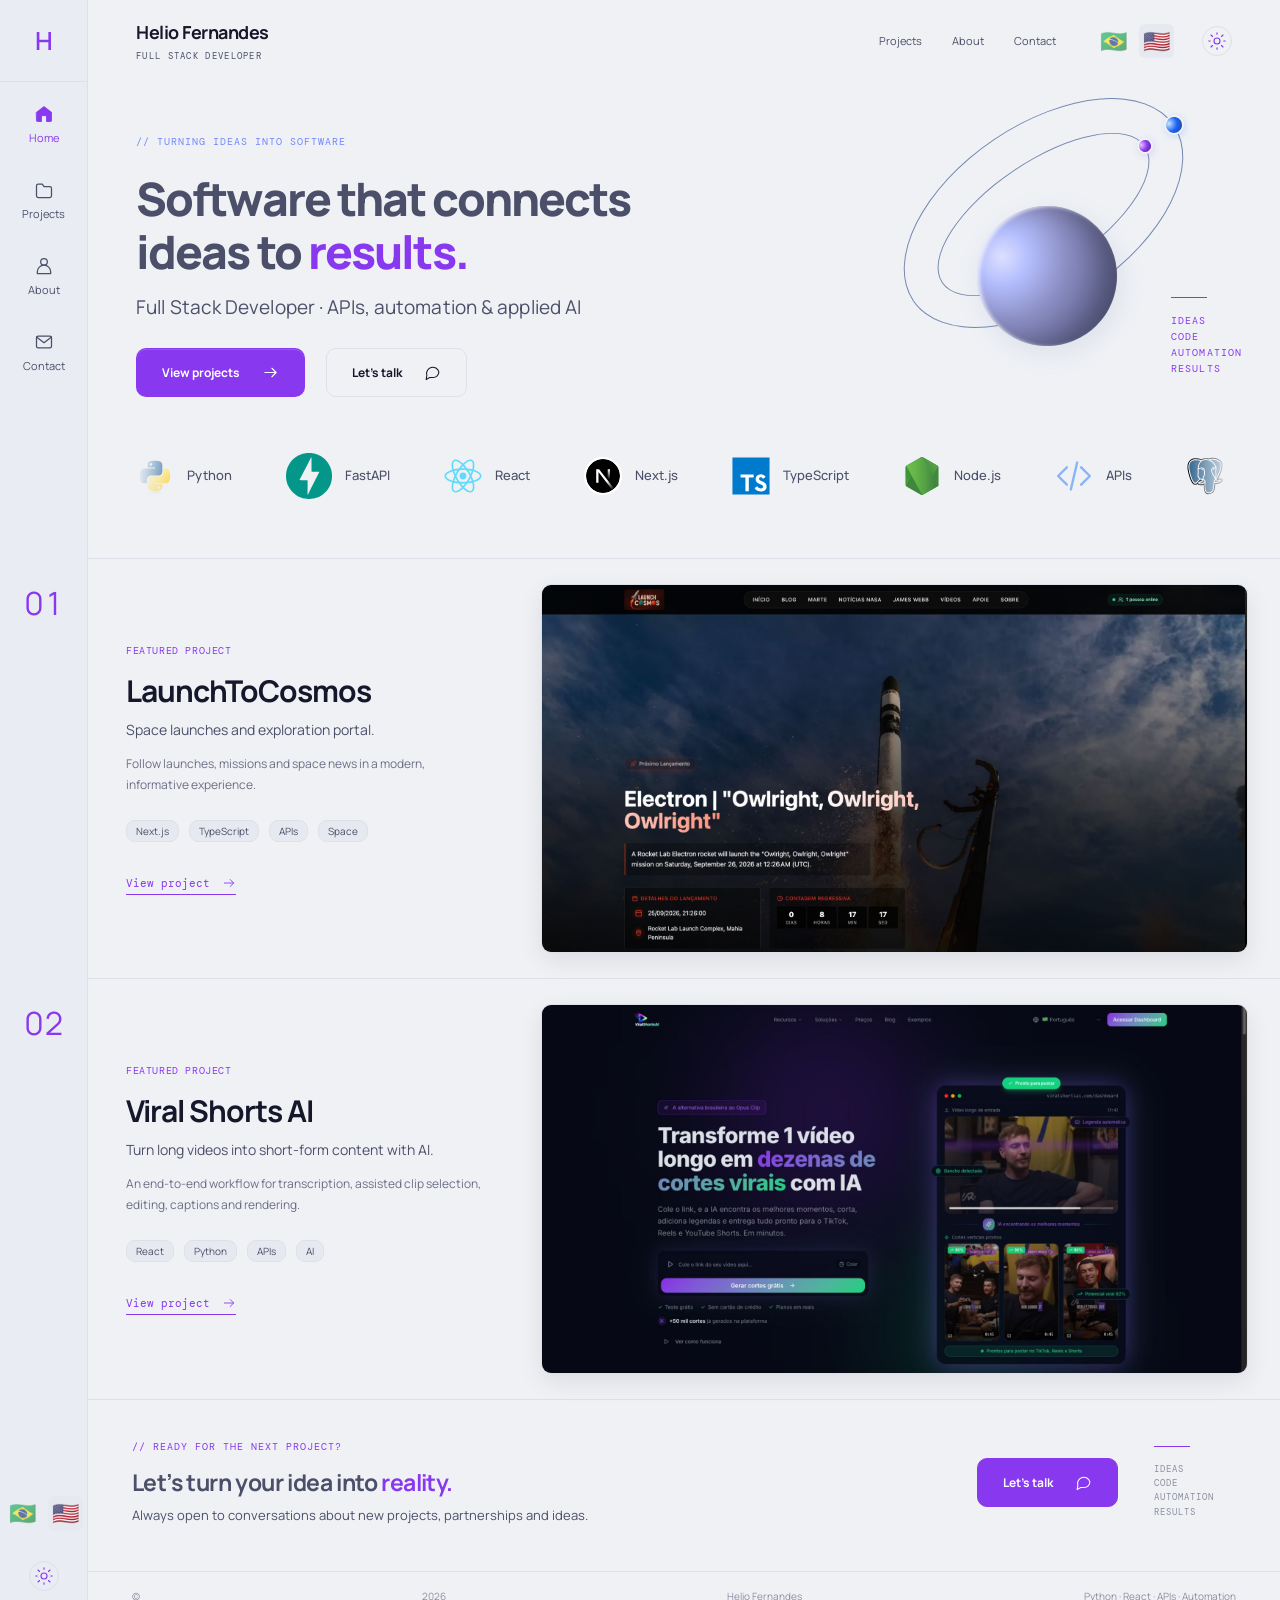
==== commit 89693882: "Separate satellite styles from theme icon and add language flags" ====
--- a/index.en.html
+++ b/index.en.html
@@ -16,8 +16,8 @@
 <link rel="preconnect" href="https://fonts.googleapis.com"/>
 <link rel="preconnect" href="https://fonts.gstatic.com" crossorigin/>
 <link href="https://fonts.googleapis.com/css2?family=DM+Mono:wght@400;500&family=Manrope:wght@400;500;600;700;800&display=swap" rel="stylesheet"/>
-<link rel="stylesheet" href="styles.css?v=20261015-motion-light"/>
-<script src="studio.js" defer>
+<link rel="stylesheet" href="styles.css?v=20261015-orbit-flags"/>
+<script src="studio.js?v=20261015-infinite" defer>
 </script>
 </head>
 <body>
@@ -55,9 +55,9 @@
 </nav>
 <div class="rail-bottom">
 <div class="languages" aria-label="Language">
-<a href="./" data-language="pt" >PT</a>
-<span>/</span>
-<a href="index.en.html" data-language="en" aria-current="page">EN</a>
+<a href="./" data-language="pt" aria-label="Português — Brasil" title="Português — Brasil" >🇧🇷</a>
+
+<a href="index.en.html" data-language="en" aria-label="English" title="English" aria-current="page">🇺🇸</a>
 </div>
 <button class="theme-toggle" type="button" aria-label="Switch color theme" title="Switch color theme">
 <span class="moon">
@@ -87,9 +87,9 @@
 </nav>
 <div class="header-tools">
 <div class="languages" aria-label="Language">
-<a href="./" data-language="pt" >PT</a>
-<span>/</span>
-<a href="index.en.html" data-language="en" aria-current="page">EN</a>
+<a href="./" data-language="pt" aria-label="Português — Brasil" title="Português — Brasil" >🇧🇷</a>
+
+<a href="index.en.html" data-language="en" aria-label="English" title="English" aria-current="page">🇺🇸</a>
 </div>
 <button class="theme-toggle" type="button" aria-label="Switch color theme" title="Switch color theme">
 <span class="moon">
@@ -131,7 +131,7 @@
 </div>
 <div class="planet">
 </div>
-<div class="moon-path moon-path-one"><i class="moon moon-one"></i></div><div class="moon-path moon-path-two"><i class="moon moon-two"></i></div>
+<div class="moon-path moon-path-one"><i class="orbital-moon moon-one"></i></div><div class="moon-path moon-path-two"><i class="orbital-moon moon-two"></i></div>
 <p class="orbit-words">IDEAS<br>CODE<br>AUTOMATION<br>RESULTS</p>
 </div>
 <div class="stack" aria-label="Tecnologias" tabindex="0"><div class="stack-track"><div class="stack-group"><span class="tech-item"><img class="tech-logo python" src="assets/tech/python.svg" alt="" width="40" height="40"/>Python</span><span class="tech-item"><img class="tech-logo fastapi" src="assets/tech/fastapi.svg" alt="" width="40" height="40"/>FastAPI</span><span class="tech-item"><img class="tech-logo react" src="assets/tech/react.svg" alt="" width="40" height="40"/>React</span><span class="tech-item"><img class="tech-logo nextjs" src="assets/tech/nextjs.svg" alt="" width="40" height="40"/>Next.js</span><span class="tech-item"><img class="tech-logo typescript" src="assets/tech/typescript.svg" alt="" width="40" height="40"/>TypeScript</span><span class="tech-item"><img class="tech-logo nodejs" src="assets/tech/nodejs.svg" alt="" width="40" height="40"/>Node.js</span><span class="tech-item"><img class="tech-logo api" src="assets/tech/api.svg" alt="" width="40" height="40"/>APIs</span><span class="tech-item"><img class="tech-logo postgresql" src="assets/tech/postgresql.svg" alt="" width="40" height="40"/>PostgreSQL</span></div><div class="stack-group" aria-hidden="true"><span class="tech-item"><img class="tech-logo python" src="assets/tech/python.svg" alt="" width="40" height="40"/>Python</span><span class="tech-item"><img class="tech-logo fastapi" src="assets/tech/fastapi.svg" alt="" width="40" height="40"/>FastAPI</span><span class="tech-item"><img class="tech-logo react" src="assets/tech/react.svg" alt="" width="40" height="40"/>React</span><span class="tech-item"><img class="tech-logo nextjs" src="assets/tech/nextjs.svg" alt="" width="40" height="40"/>Next.js</span><span class="tech-item"><img class="tech-logo typescript" src="assets/tech/typescript.svg" alt="" width="40" height="40"/>TypeScript</span><span class="tech-item"><img class="tech-logo nodejs" src="assets/tech/nodejs.svg" alt="" width="40" height="40"/>Node.js</span><span class="tech-item"><img class="tech-logo api" src="assets/tech/api.svg" alt="" width="40" height="40"/>APIs</span><span class="tech-item"><img class="tech-logo postgresql" src="assets/tech/postgresql.svg" alt="" width="40" height="40"/>PostgreSQL</span></div></div></div>
--- a/styles.css
+++ b/styles.css
@@ -210,20 +210,20 @@
 .tech-logo.fastapi{width:46px;height:46px}
 .tech-logo.nextjs{background:#fff;border-radius:50%;padding:2px}
 .stack:hover .stack-track,.stack:focus .stack-track{animation-play-state:paused}
-@keyframes technology-scroll{to{transform:translateX(-50%)}}
+@keyframes technology-scroll{to{transform:translateX(var(--ribbon-distance,-50%))}}
 /* Satellites travel along the same ellipses as the illustrated orbital rings. */
 .orbit-art{isolation:isolate}
 .planet{animation:planet-breathe 9s ease-in-out infinite}
 .moon-path{position:absolute;transform:rotate(-34deg);z-index:2}
 .moon-path-one{width:315px;height:178px;top:22px;left:4px}
 .moon-path-two{width:245px;height:107px;top:59px;left:39px}
-.moon{position:absolute;left:0;top:0;display:block;border-radius:50%;offset-rotate:0deg;animation:moon-orbit 18s linear infinite;box-shadow:0 0 15px #89b4fa70}
+.orbital-moon{position:absolute;left:0;top:0;display:block;border-radius:50%;offset-rotate:0deg;animation:moon-orbit 18s linear infinite;box-shadow:0 0 15px #89b4fa70}
 .moon-one{width:12px;height:12px;background:radial-gradient(circle at 30% 25%,#eff1f5,#89b4fa 45%,#45475a);offset-path:ellipse(157.5px 89px at 157.5px 89px)}
 .moon-two{width:8px;height:8px;background:radial-gradient(circle at 30% 25%,#fff,#cba6f7 50%,#6c4d9e);offset-path:ellipse(122.5px 53.5px at 122.5px 53.5px);animation-duration:12s;animation-direction:reverse;animation-delay:-5s}
 @keyframes moon-orbit{to{offset-distance:100%}}
 @keyframes planet-breathe{0%,100%{transform:rotate(-28deg) translateY(0)}50%{transform:rotate(-24deg) translateY(-7px)}}
 @media(max-width:800px){.stack-group{gap:34px;padding-right:34px}.tech-logo{width:32px;height:32px}.tech-logo.fastapi{width:40px;height:40px}.tech-item{font-size:12px}}
-@media(prefers-reduced-motion:reduce){.stack-track,.planet,.moon{animation:none}.moon-one{offset-distance:25%}.moon-two{offset-distance:65%}.stack{overflow:auto;mask-image:none}.stack-group[aria-hidden]{display:none}}
+@media(prefers-reduced-motion:reduce){.stack-track,.planet,.orbital-moon{animation:none}.moon-one{offset-distance:25%}.moon-two{offset-distance:65%}.stack{overflow:auto;mask-image:none}.stack-group[aria-hidden]{display:none}}
 
 /* Keep the orbital illustration legible against Catppuccin Latte. */
 html[data-theme=light] .orbit-art{opacity:1}
@@ -232,3 +232,5 @@
 html[data-theme=light] .moon-one{width:16px;height:16px;background:radial-gradient(circle at 28% 25%,#c8e5ff,#1e66f5 48%,#163b82 100%);box-shadow:0 0 0 2px #eff1f5,0 2px 8px #1e66f550}
 html[data-theme=light] .moon-two{width:12px;height:12px;background:radial-gradient(circle at 28% 25%,#e9c6ff,#8839ef 48%,#522194 100%);box-shadow:0 0 0 2px #eff1f5,0 2px 8px #8839ef50}
 @media(max-width:800px){html[data-theme=light] .orbit-art{opacity:.7}}
+
+.languages{gap:8px}.languages a{font-size:22px;line-height:1.2;display:inline-flex;padding:4px;border-radius:6px;opacity:.6}.languages a[aria-current=page],.languages a:hover{opacity:1;background:var(--tag)}
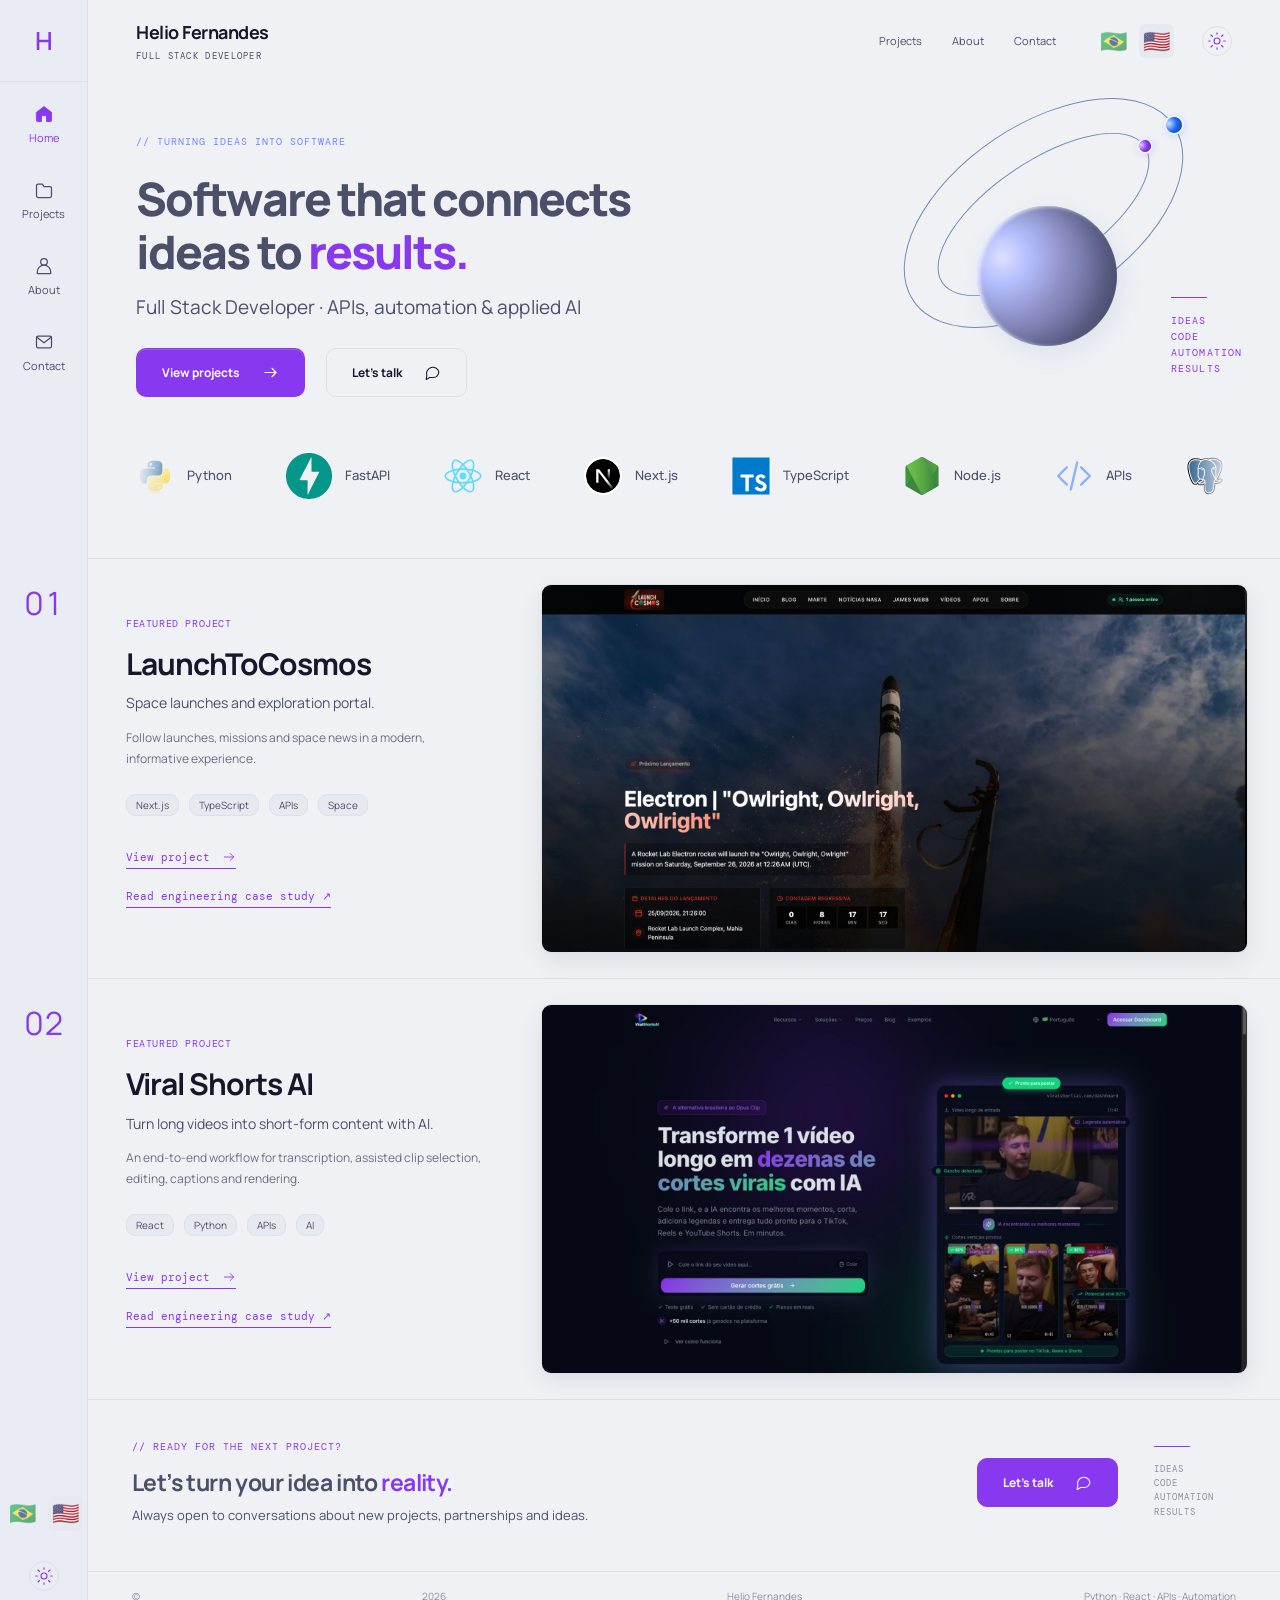
==== commit 4fba97e5: "Link English project case studies from portfolio" ====
--- a/index.en.html
+++ b/index.en.html
@@ -154,6 +154,7 @@
 <path d="M4 12h16m-6-6 6 6-6 6"/>
 </svg>
 </a>
+<p><a class="project-link" href="https://github.com/helio2323/helio-reis-portfolio/blob/main/case-studies/launchtocosmos.md" target="_blank" rel="noopener noreferrer">Read engineering case study ↗</a></p>
 </div>
 <a class="project-preview" href="https://launchtocosmos.com.br" target="_blank" rel="noopener noreferrer" aria-label="View project: LaunchToCosmos">
 <img src="assets/preview-launchtocosmos.png" alt="LaunchToCosmos — Space launches and exploration portal." width="1920" height="1195" loading="lazy"/>
@@ -176,6 +177,7 @@
 <path d="M4 12h16m-6-6 6 6-6 6"/>
 </svg>
 </a>
+<p><a class="project-link" href="https://github.com/helio2323/helio-reis-portfolio/blob/main/case-studies/viral-shorts-ai.md" target="_blank" rel="noopener noreferrer">Read engineering case study ↗</a></p>
 </div>
 <a class="project-preview" href="https://viralshortsai.com.br" target="_blank" rel="noopener noreferrer" aria-label="View project: Viral Shorts AI">
 <img src="assets/preview-viralshorts.png" alt="Viral Shorts AI — Turn long videos into short-form content with AI." width="1920" height="1195" loading="lazy"/>
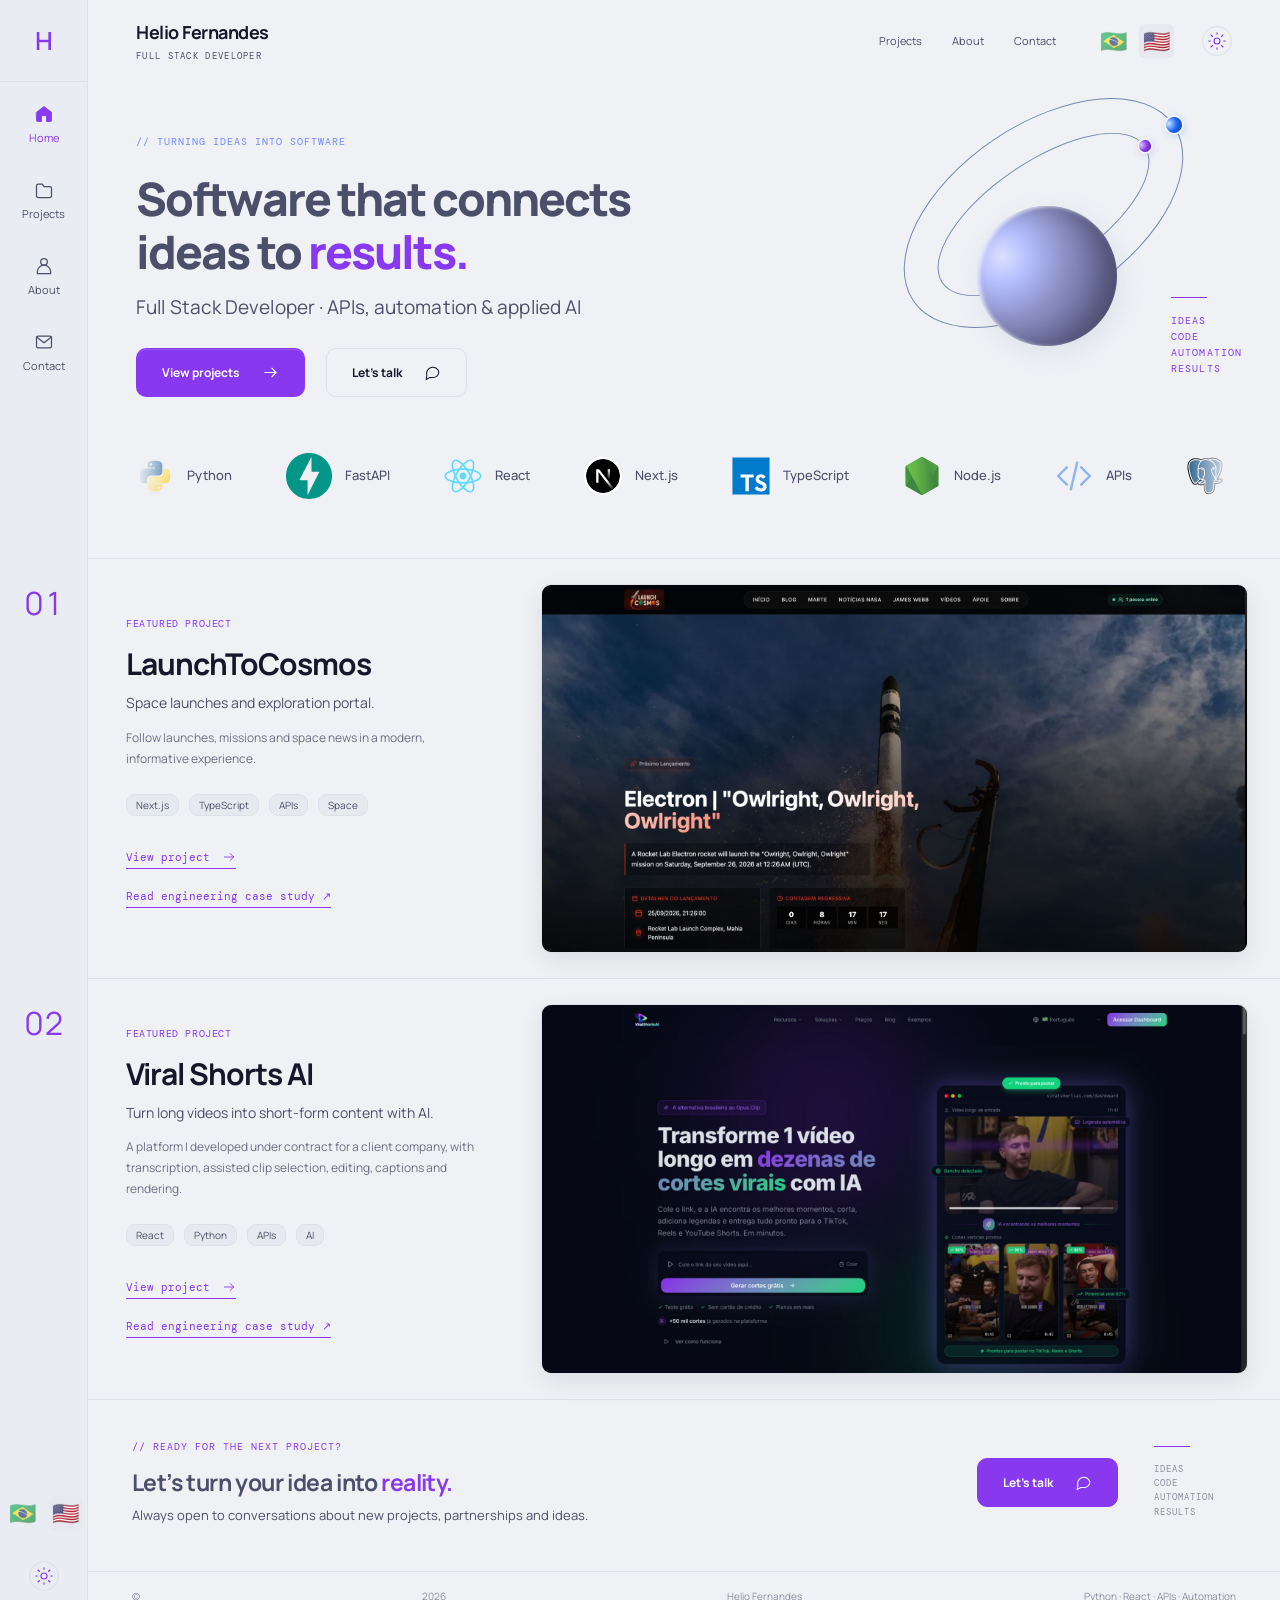
==== commit 059eb32c: "Clarify Viral Shorts AI as contracted client development" ====
--- a/index.en.html
+++ b/index.en.html
@@ -166,7 +166,7 @@
 <p class="eyebrow">FEATURED PROJECT</p>
 <h2>Viral Shorts AI</h2>
 <p class="project-subtitle">Turn long videos into short-form content with AI.</p>
-<p class="project-description">An end-to-end workflow for transcription, assisted clip selection, editing, captions and rendering.</p>
+<p class="project-description">A platform I developed under contract for a client company, with transcription, assisted clip selection, editing, captions and rendering.</p>
 <ul class="tags">
 <li>React</li>
 <li>Python</li>
@@ -200,7 +200,7 @@
 <section class="about-section" id="sobre">
 <p class="eyebrow">// ABOUT</p>
 <h2>From a business need to working software.</h2>
-<p>Full Stack Developer at HR Solutions since 2019, building web applications, internal systems, dashboards and integrations. My main projects are LaunchToCosmos and Viral Shorts AI.</p>
+<p>Full Stack Developer at HR Solutions since 2019, building web applications, internal systems, dashboards and integrations. My development work includes LaunchToCosmos and Viral Shorts AI. I developed Viral Shorts AI under contract for a client company.</p>
 <p>Degree in Internet Systems · Estácio · 2024</p>
 <div class="about-links">
 <a href="https://github.com/helio2323" target="_blank" rel="noopener noreferrer">GitHub ↗</a>
